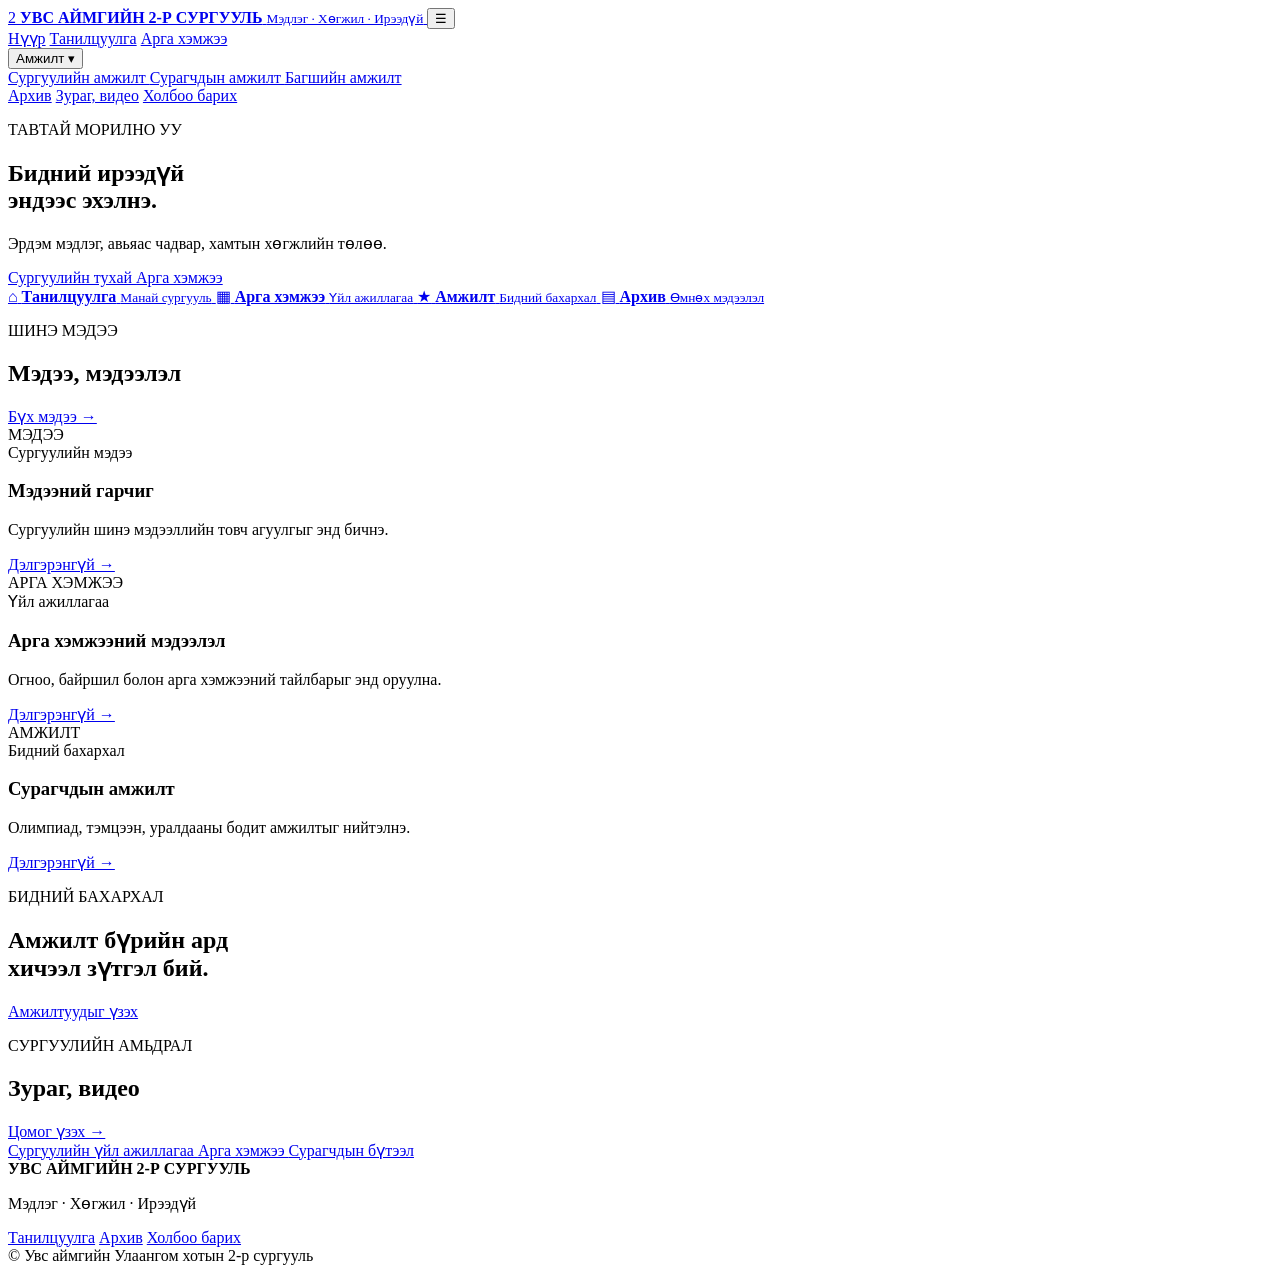
==== index.html @ 1620a45c "Create index.html" ====
<!DOCTYPE html>
<html lang="mn">
<head>
  <meta charset="UTF-8">
  <meta name="viewport" content="width=device-width, initial-scale=1.0">

  <meta name="description"
        content="Увс аймгийн Улаангом хотын 2-р сургуулийн албан ёсны вебсайт.">

  <title>Увс аймгийн 2-р сургууль</title>

  <link rel="stylesheet" href="css/style.css">
  <script src="js/main.js" defer></script>
</head>

<body>
<header class="header">
  <div class="container header-inner">
    <a class="logo" href="index.html">
      <span class="logo-mark">2</span>
      <span>
        <strong>УВС АЙМГИЙН 2-Р СУРГУУЛЬ</strong>
        <small>Мэдлэг · Хөгжил · Ирээдүй</small>
      </span>
    </a>

    <button class="menu-toggle"
            aria-expanded="false"
            aria-controls="navigation">
      ☰
    </button>

    <nav id="navigation" class="navigation">
      <a href="index.html">Нүүр</a>
      <a href="pages/about.html">Танилцуулга</a>
      <a href="pages/events.html">Арга хэмжээ</a>

      <div class="dropdown">
        <button class="dropdown-button"
                aria-expanded="false">
          Амжилт ▾
        </button>

        <div class="dropdown-content">
          <a href="pages/achievements.html#school">
            Сургуулийн амжилт
          </a>
          <a href="pages/achievements.html#students">
            Сурагчдын амжилт
          </a>
          <a href="pages/achievements.html#teachers">
            Багшийн амжилт
          </a>
        </div>
      </div>

      <a href="pages/archive.html">Архив</a>
      <a href="pages/gallery.html">Зураг, видео</a>
      <a href="pages/contact.html">Холбоо барих</a>
    </nav>
  </div>
</header>

<main>
  <section class="hero">
    <div class="container hero-content">
      <p class="eyebrow">ТАВТАЙ МОРИЛНО УУ</p>

      <h1>
        Бидний ирээдүй<br>
        <span>эндээс эхэлнэ.</span>
      </h1>

      <p class="hero-description">
        Эрдэм мэдлэг, авьяас чадвар,
        хамтын хөгжлийн төлөө.
      </p>

      <div class="hero-buttons">
        <a class="button button-yellow"
           href="pages/about.html">
          Сургуулийн тухай
        </a>

        <a class="button button-outline"
           href="pages/events.html">
          Арга хэмжээ
        </a>
      </div>
    </div>
  </section>

  <section class="container quick-links">
    <a class="quick-card" href="pages/about.html">
      <span class="quick-icon">⌂</span>
      <span>
        <strong>Танилцуулга</strong>
        <small>Манай сургууль</small>
      </span>
    </a>

    <a class="quick-card" href="pages/events.html">
      <span class="quick-icon">▦</span>
      <span>
        <strong>Арга хэмжээ</strong>
        <small>Үйл ажиллагаа</small>
      </span>
    </a>

    <a class="quick-card" href="pages/achievements.html">
      <span class="quick-icon">★</span>
      <span>
        <strong>Амжилт</strong>
        <small>Бидний бахархал</small>
      </span>
    </a>

    <a class="quick-card" href="pages/archive.html">
      <span class="quick-icon">▤</span>
      <span>
        <strong>Архив</strong>
        <small>Өмнөх мэдээлэл</small>
      </span>
    </a>
  </section>

  <section class="container section">
    <div class="section-heading">
      <div>
        <p class="eyebrow blue">ШИНЭ МЭДЭЭ</p>
        <h2>Мэдээ, мэдээлэл</h2>
      </div>

      <a class="text-link" href="pages/archive.html">
        Бүх мэдээ →
      </a>
    </div>

    <div class="cards">
      <article class="card">
        <div class="card-image image-blue">МЭДЭЭ</div>
        <div class="card-body">
          <span class="tag">Сургуулийн мэдээ</span>
          <h3>Мэдээний гарчиг</h3>
          <p>
            Сургуулийн шинэ мэдээллийн товч агуулгыг
            энд бичнэ.
          </p>
          <a class="text-link" href="pages/archive.html">
            Дэлгэрэнгүй →
          </a>
        </div>
      </article>

      <article class="card">
        <div class="card-image image-green">АРГА ХЭМЖЭЭ</div>
        <div class="card-body">
          <span class="tag">Үйл ажиллагаа</span>
          <h3>Арга хэмжээний мэдээлэл</h3>
          <p>
            Огноо, байршил болон арга хэмжээний
            тайлбарыг энд оруулна.
          </p>
          <a class="text-link" href="pages/events.html">
            Дэлгэрэнгүй →
          </a>
        </div>
      </article>

      <article class="card">
        <div class="card-image image-yellow">АМЖИЛТ</div>
        <div class="card-body">
          <span class="tag">Бидний бахархал</span>
          <h3>Сурагчдын амжилт</h3>
          <p>
            Олимпиад, тэмцээн, уралдааны бодит
            амжилтыг нийтэлнэ.
          </p>
          <a class="text-link" href="pages/achievements.html">
            Дэлгэрэнгүй →
          </a>
        </div>
      </article>
    </div>
  </section>

  <section class="achievement-banner">
    <div class="container banner-inner">
      <div>
        <p class="eyebrow">БИДНИЙ БАХАРХАЛ</p>
        <h2>Амжилт бүрийн ард<br>хичээл зүтгэл бий.</h2>
      </div>

      <a class="button button-yellow"
         href="pages/achievements.html">
        Амжилтуудыг үзэх
      </a>
    </div>
  </section>

  <section class="container section">
    <div class="section-heading">
      <div>
        <p class="eyebrow blue">СУРГУУЛИЙН АМЬДРАЛ</p>
        <h2>Зураг, видео</h2>
      </div>

      <a class="text-link" href="pages/gallery.html">
        Цомог үзэх →
      </a>
    </div>

    <div class="gallery-preview">
      <a href="pages/gallery.html" class="gallery-box">
        Сургуулийн үйл ажиллагаа
      </a>

      <a href="pages/gallery.html" class="gallery-box">
        Арга хэмжээ
      </a>

      <a href="pages/gallery.html" class="gallery-box">
        Сурагчдын бүтээл
      </a>
    </div>
  </section>
</main>

<footer class="footer">
  <div class="container footer-inner">
    <div>
      <strong>УВС АЙМГИЙН 2-Р СУРГУУЛЬ</strong>
      <p>Мэдлэг · Хөгжил · Ирээдүй</p>
    </div>

    <div class="footer-links">
      <a href="pages/about.html">Танилцуулга</a>
      <a href="pages/archive.html">Архив</a>
      <a href="pages/contact.html">Холбоо барих</a>
    </div>
  </div>

  <div class="footer-bottom">
    © <span id="year"></span>
    Увс аймгийн Улаангом хотын 2-р сургууль
  </div>
</footer>
</body>
</html>
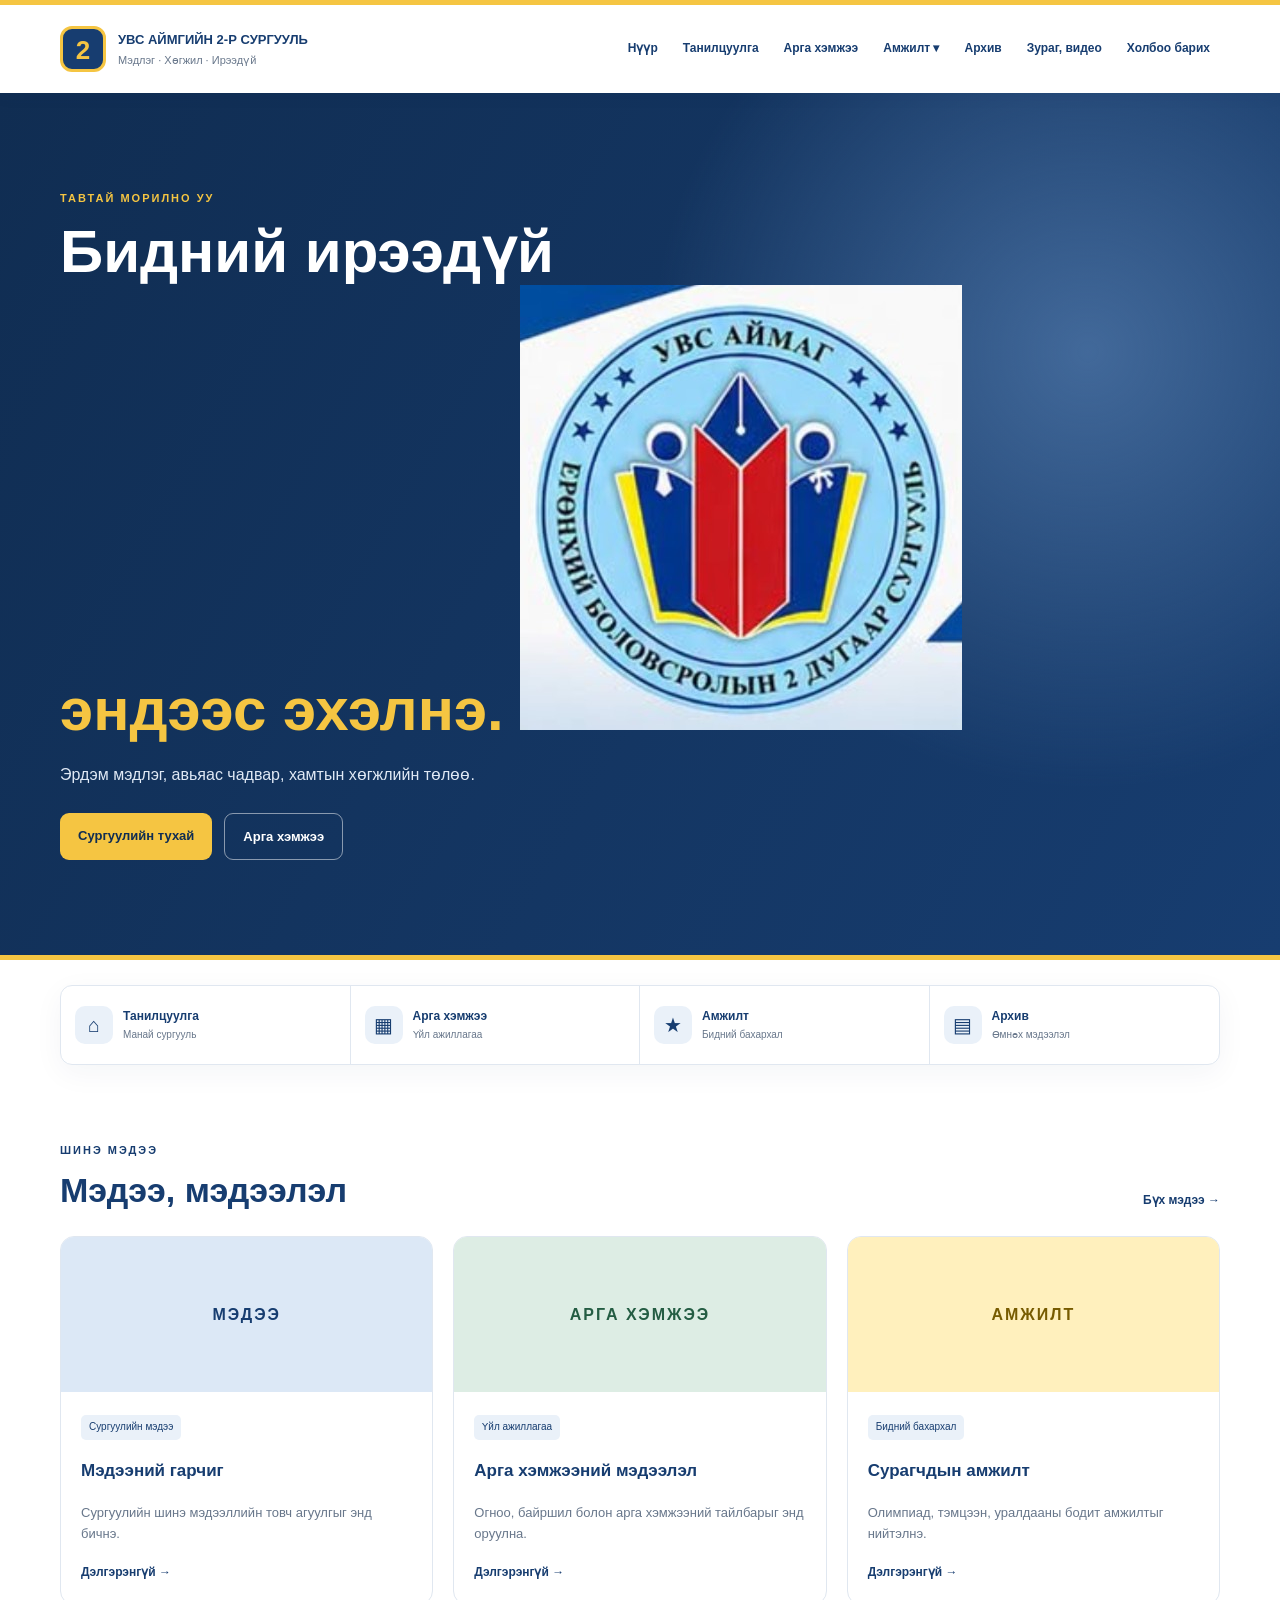
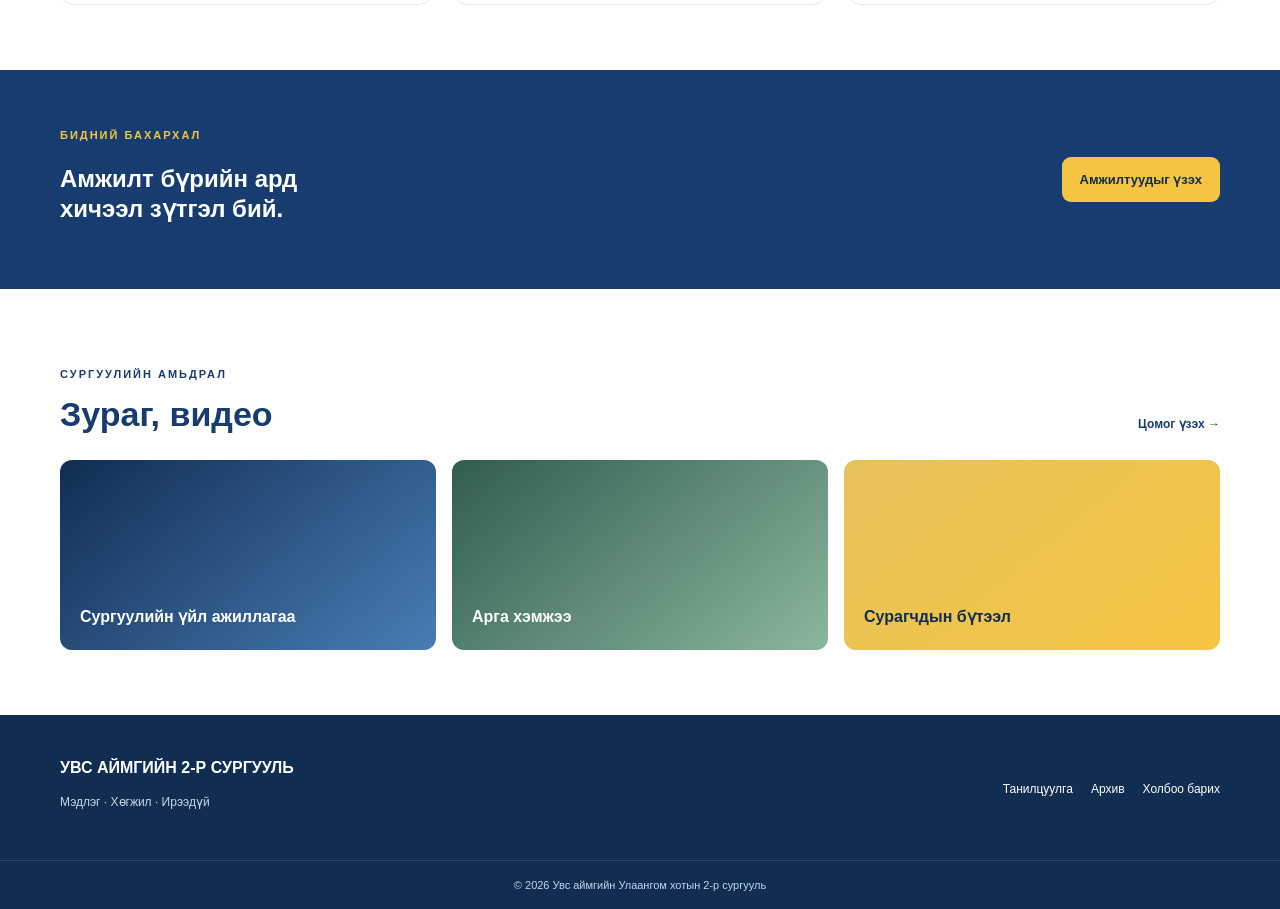
==== commit 0a5a64f4: "Update index.html" ====
--- a/index.html
+++ b/index.html
@@ -70,6 +70,8 @@
       <h1>
         Бидний ирээдүй<br>
         <span>эндээс эхэлнэ.</span>
+        <img src="images/school.jpg" alt="Увс аймгийн 2-р сургууль">
+
       </h1>
 
       <p class="hero-description">
--- a/css/style.css
+++ b/css/style.css
@@ -0,0 +1,542 @@
+
+:root {
+  --blue: #173D70;
+  --blue-dark: #102D52;
+  --blue-light: #EAF1F9;
+  --white: #FFFFFF;
+  --yellow: #F5C542;
+  --background: #F4F7FB;
+  --text: #26364B;
+  --muted: #68778B;
+  --border: #E0E7F0;
+}
+
+* {
+  box-sizing: border-box;
+}
+
+html {
+  scroll-behavior: smooth;
+}
+
+body {
+  margin: 0;
+  font-family: Arial, sans-serif;
+  color: var(--text);
+  background: var(--white);
+  line-height: 1.65;
+}
+
+a {
+  color: inherit;
+  text-decoration: none;
+}
+
+button {
+  font: inherit;
+  cursor: pointer;
+}
+
+.container {
+  width: min(1160px, calc(100% - 40px));
+  margin: auto;
+}
+
+/* HEADER */
+
+.header {
+  position: sticky;
+  top: 0;
+  z-index: 100;
+  background: white;
+  border-top: 5px solid var(--yellow);
+  box-shadow: 0 3px 15px #102d5210;
+}
+
+.header-inner {
+  min-height: 88px;
+  display: flex;
+  align-items: center;
+  justify-content: space-between;
+  gap: 20px;
+}
+
+.logo {
+  display: flex;
+  align-items: center;
+  gap: 12px;
+  color: var(--blue);
+}
+
+.logo-mark {
+  width: 46px;
+  height: 46px;
+  display: grid;
+  place-items: center;
+  background: var(--blue);
+  color: var(--yellow);
+  border: 3px solid var(--yellow);
+  border-radius: 12px;
+  font-size: 26px;
+  font-weight: bold;
+}
+
+.logo strong,
+.logo small {
+  display: block;
+}
+
+.logo strong {
+  font-size: 13px;
+}
+
+.logo small {
+  color: var(--muted);
+  font-size: 11px;
+}
+
+.navigation {
+  display: flex;
+  align-items: center;
+  gap: 5px;
+}
+
+.navigation > a,
+.dropdown-button {
+  padding: 10px;
+  border: 0;
+  border-radius: 8px;
+  background: transparent;
+  color: var(--blue);
+  font-size: 12px;
+  font-weight: bold;
+}
+
+.navigation > a:hover,
+.dropdown-button:hover {
+  background: var(--blue-light);
+}
+
+.menu-toggle {
+  display: none;
+  border: 1px solid var(--border);
+  background: white;
+  color: var(--blue);
+  padding: 8px 12px;
+  border-radius: 8px;
+  font-size: 22px;
+}
+
+/* DROPDOWN */
+
+.dropdown {
+  position: relative;
+}
+
+.dropdown-content {
+  display: none;
+  position: absolute;
+  top: 100%;
+  left: 0;
+  min-width: 205px;
+  padding: 8px;
+  background: white;
+  border: 1px solid var(--border);
+  border-radius: 10px;
+  box-shadow: 0 10px 30px #102d5215;
+}
+
+.dropdown.open .dropdown-content {
+  display: grid;
+}
+
+.dropdown-content a {
+  padding: 10px;
+  border-radius: 6px;
+  font-size: 13px;
+}
+
+.dropdown-content a:hover {
+  background: var(--blue-light);
+  color: var(--blue);
+}
+
+/* HERO */
+
+.hero {
+  position: relative;
+  overflow: hidden;
+  color: white;
+  background:
+    radial-gradient(circle at 85% 30%, #42699a 0, transparent 35%),
+    linear-gradient(120deg, var(--blue-dark), var(--blue));
+  border-bottom: 5px solid var(--yellow);
+}
+
+.hero-content {
+  padding-top: 85px;
+  padding-bottom: 95px;
+}
+
+.eyebrow {
+  color: var(--yellow);
+  font-size: 11px;
+  font-weight: bold;
+  letter-spacing: 2px;
+}
+
+.eyebrow.blue {
+  color: var(--blue);
+}
+
+.hero h1 {
+  margin: 10px 0 18px;
+  font-size: clamp(38px, 5vw, 60px);
+  line-height: 1.12;
+}
+
+.hero h1 span {
+  color: var(--yellow);
+}
+
+.hero-description {
+  color: #E0E9F5;
+  max-width: 480px;
+}
+
+.hero-buttons {
+  display: flex;
+  gap: 12px;
+  flex-wrap: wrap;
+  margin-top: 25px;
+}
+
+.button {
+  display: inline-block;
+  padding: 12px 18px;
+  border-radius: 9px;
+  font-size: 13px;
+  font-weight: bold;
+}
+
+.button-yellow {
+  background: var(--yellow);
+  color: var(--blue-dark);
+}
+
+.button-outline {
+  border: 1px solid #ffffff80;
+  color: white;
+}
+
+/* QUICK LINKS */
+
+.quick-links {
+  display: grid;
+  grid-template-columns: repeat(4, 1fr);
+  margin-top: 25px;
+  border: 1px solid var(--border);
+  border-radius: 12px;
+  overflow: hidden;
+  box-shadow: 0 8px 30px #102d520c;
+}
+
+.quick-card {
+  display: flex;
+  align-items: center;
+  gap: 10px;
+  padding: 20px 14px;
+  border-right: 1px solid var(--border);
+}
+
+.quick-card:last-child {
+  border-right: 0;
+}
+
+.quick-card:hover {
+  background: var(--background);
+}
+
+.quick-icon {
+  display: grid;
+  place-items: center;
+  min-width: 38px;
+  height: 38px;
+  background: var(--blue-light);
+  color: var(--blue);
+  border-radius: 10px;
+  font-size: 20px;
+}
+
+.quick-card strong,
+.quick-card small {
+  display: block;
+}
+
+.quick-card strong {
+  color: var(--blue);
+  font-size: 12px;
+}
+
+.quick-card small {
+  color: var(--muted);
+  font-size: 10px;
+}
+
+/* SECTIONS */
+
+.section {
+  padding-top: 65px;
+  padding-bottom: 65px;
+}
+
+.section-heading {
+  display: flex;
+  justify-content: space-between;
+  align-items: end;
+  gap: 20px;
+  margin-bottom: 25px;
+}
+
+.section-heading h2 {
+  color: var(--blue);
+  line-height: 1.2;
+  margin: 0;
+  font-size: clamp(25px, 3vw, 34px);
+}
+
+.text-link {
+  color: var(--blue);
+  font-size: 12px;
+  font-weight: bold;
+}
+
+.cards {
+  display: grid;
+  grid-template-columns: repeat(3, 1fr);
+  gap: 20px;
+}
+
+.card {
+  overflow: hidden;
+  border: 1px solid var(--border);
+  border-radius: 14px;
+  background: white;
+  transition: transform 0.2s;
+}
+
+.card:hover {
+  transform: translateY(-4px);
+}
+
+.card-image {
+  min-height: 155px;
+  display: grid;
+  place-items: center;
+  font-weight: bold;
+  letter-spacing: 2px;
+}
+
+.image-blue {
+  background: #DCE8F6;
+  color: var(--blue);
+}
+
+.image-green {
+  background: #DDEDE4;
+  color: #245D43;
+}
+
+.image-yellow {
+  background: #FFF0BD;
+  color: #775B00;
+}
+
+.card-body {
+  padding: 20px;
+}
+
+.card-body h3 {
+  color: var(--blue);
+  font-size: 17px;
+}
+
+.card-body p {
+  color: var(--muted);
+  font-size: 13px;
+}
+
+.tag {
+  display: inline-block;
+  padding: 4px 8px;
+  background: var(--blue-light);
+  color: var(--blue);
+  border-radius: 5px;
+  font-size: 10px;
+}
+
+/* ACHIEVEMENTS */
+
+.achievement-banner {
+  background: var(--blue);
+  color: white;
+}
+
+.banner-inner {
+  padding-top: 45px;
+  padding-bottom: 45px;
+  display: flex;
+  align-items: center;
+  justify-content: space-between;
+  gap: 25px;
+}
+
+.banner-inner h2 {
+  line-height: 1.25;
+}
+
+/* GALLERY */
+
+.gallery-preview {
+  display: grid;
+  grid-template-columns: repeat(3, 1fr);
+  gap: 16px;
+}
+
+.gallery-box {
+  min-height: 190px;
+  display: flex;
+  align-items: end;
+  padding: 20px;
+  color: white;
+  font-weight: bold;
+  border-radius: 12px;
+  background: linear-gradient(140deg, var(--blue-dark), #497DB4);
+}
+
+.gallery-box:nth-child(2) {
+  background: linear-gradient(140deg, #315C50, #8AB79C);
+}
+
+.gallery-box:nth-child(3) {
+  color: var(--blue-dark);
+  background: linear-gradient(140deg, #E6C35B, var(--yellow));
+}
+
+/* FOOTER */
+
+.footer {
+  background: var(--blue-dark);
+  color: white;
+}
+
+.footer-inner {
+  display: flex;
+  justify-content: space-between;
+  gap: 30px;
+  padding-top: 40px;
+  padding-bottom: 35px;
+}
+
+.footer-inner p {
+  color: #C6D5E7;
+  font-size: 12px;
+}
+
+.footer-links {
+  display: flex;
+  flex-wrap: wrap;
+  gap: 18px;
+  align-items: center;
+  font-size: 12px;
+}
+
+.footer-bottom {
+  padding: 15px 20px;
+  text-align: center;
+  border-top: 1px solid #ffffff20;
+  color: #C6D5E7;
+  font-size: 11px;
+}
+
+/* MOBILE */
+
+@media (max-width: 1050px) {
+  .header-inner {
+    flex-wrap: wrap;
+    padding-top: 12px;
+    padding-bottom: 12px;
+  }
+
+  .menu-toggle {
+    display: block;
+    margin-left: auto;
+  }
+
+  .navigation {
+    display: none;
+    flex-basis: 100%;
+    flex-direction: column;
+    align-items: stretch;
+  }
+
+  .navigation.open {
+    display: flex;
+  }
+
+  .navigation > a,
+  .dropdown-button {
+    display: block;
+    width: 100%;
+    text-align: left;
+  }
+
+  .dropdown-content {
+    position: static;
+    box-shadow: none;
+  }
+
+  .quick-links {
+    grid-template-columns: repeat(2, 1fr);
+  }
+
+  .quick-card {
+    border-bottom: 1px solid var(--border);
+  }
+
+  .cards {
+    grid-template-columns: repeat(2, 1fr);
+  }
+}
+
+@media (max-width: 650px) {
+  .container {
+    width: calc(100% - 28px);
+  }
+
+  .hero-content {
+    padding-top: 60px;
+    padding-bottom: 65px;
+  }
+
+  .hero h1 {
+    font-size: 39px;
+  }
+
+  .quick-links,
+  .cards,
+  .gallery-preview {
+    grid-template-columns: 1fr;
+  }
+
+  .quick-card {
+    border-right: 0;
+  }
+
+  .section-heading,
+  .banner-inner,
+  .footer-inner {
+    align-items: flex-start;
+    flex-direction: column;
+  }
+}
